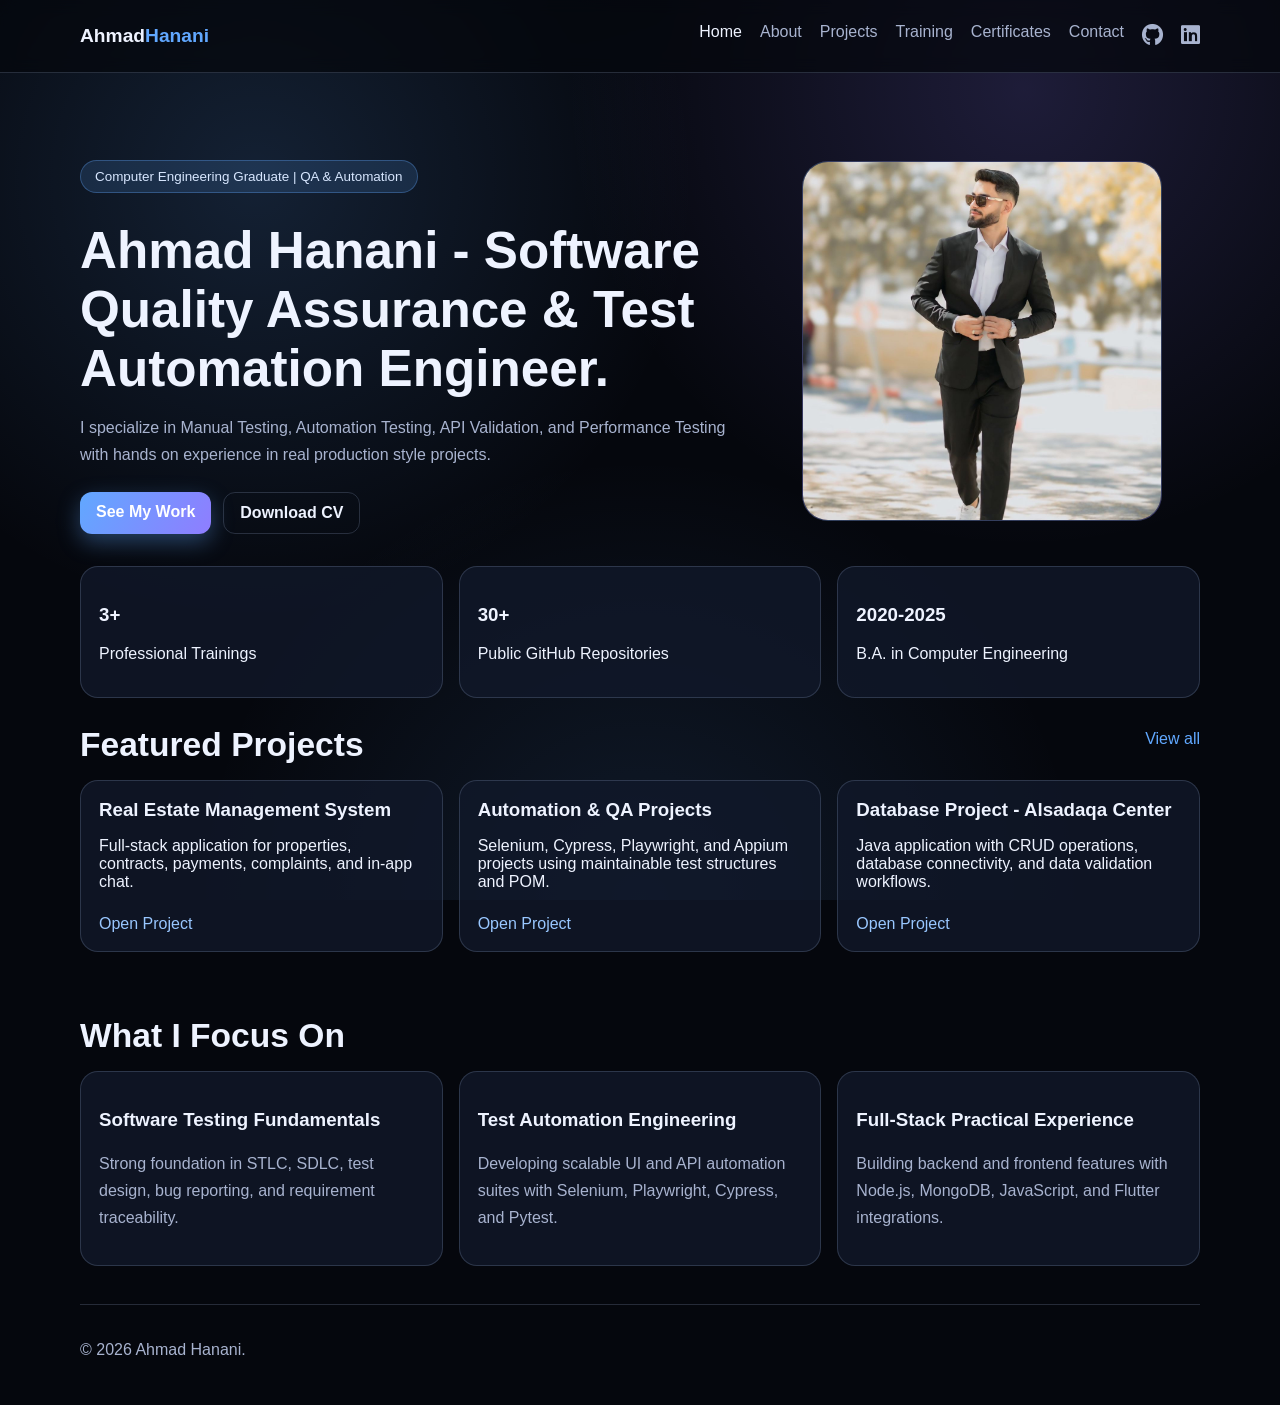
==== index.html @ b06a25ca "Fix mobile reveal and update portfolio" ====
<!DOCTYPE html>
<html lang="en">
<head>
  <meta charset="UTF-8" />
  <meta name="viewport" content="width=device-width, initial-scale=1.0" />
  <title>Ahmad Hanani | QA Engineer Portfolio</title>
  <meta name="description" content="Portfolio of Ahmad Hanani - QA Engineer, Automation Tester, and Junior Developer." />
  <link rel="stylesheet" href="style.css" />
  <link rel="stylesheet" href="https://cdnjs.cloudflare.com/ajax/libs/font-awesome/6.5.0/css/all.min.css">
</head>
<body>
  <div class="bg-animation" aria-hidden="true"></div>

  <header class="site-header">
    <nav class="nav container">
      <a class="logo" href="index.html">Ahmad<span>Hanani</span></a>
      <button class="menu-toggle" id="menuToggle" aria-label="Toggle navigation">Menu</button>
      <ul class="nav-links" id="navLinks">
  <li><a class="active" href="index.html">Home</a></li>
  <li><a href="about.html">About</a></li>
  <li><a href="projects.html">Projects</a></li>
  <li><a href="training.html">Training</a></li>
  <li><a href="certificates.html">Certificates</a></li>
  <li><a href="contact.html">Contact</a></li>

  <!-- GitHub -->
  <li>
    <a href="https://github.com/Ahmad-hanani22" target="_blank" class="nav-icon">
      <i class="fab fa-github"></i>
    </a>
  </li>

  <!-- LinkedIn -->
  <li>
    <a href="https://www.linkedin.com/" target="_blank" class="nav-icon">
      <i class="fab fa-linkedin"></i>
    </a>
  </li>
</ul>
    </nav>
  </header>

  <main>
    <section class="hero container reveal">
      <div class="hero-text">
        <p class="badge">Computer Engineering Graduate | QA & Automation</p>
        <h1>Ahmad Hanani - Software Quality Assurance & Test Automation Engineer.</h1>
        <p class="muted">
          I specialize in Manual Testing, Automation Testing, API Validation, and Performance Testing with hands on experience in real production style projects.
        </p>
        <div class="hero-actions">
          <a class="btn btn-primary" href="projects.html">See My Work</a>
          <a class="btn btn-outline" href="Ahmad hanani.docx" download>Download CV</a>
        </div>
      </div>

      <div class="hero-image">
        <img src="profile.jpg" alt="Ahmad Hanani portrait" onerror="this.style.display='none'; this.parentElement.classList.add('fallback-avatar'); this.parentElement.setAttribute('data-initials','AH');" />
      </div>
    </section>

    <section class="container stats reveal">
      <article class="card">
        <h3>3+</h3>
        <p>Professional Trainings</p>
      </article>
      <article class="card">
        <h3>30+</h3>
        <p>Public GitHub Repositories</p>
      </article>
      <article class="card">
        <h3>2020-2025</h3>
        <p>B.A. in Computer Engineering</p>
      </article>
    </section>

    <section class="container reveal">
      <div class="section-head">
        <h2>Featured Projects</h2>
        <a href="projects.html" class="text-link">View all</a>
      </div>
      <div class="grid">
        <article class="card project-card">
          <h3>Real Estate Management System</h3>
          <p>Full-stack application for properties, contracts, payments, complaints, and in-app chat.</p>
          <a href="https://github.com/Ahmad-hanani22/Software_project_GP2" target="_blank" rel="noreferrer">Open Project</a>
        </article>
        <article class="card project-card">
          <h3>Automation & QA Projects</h3>
          <p>Selenium, Cypress, Playwright, and Appium projects using maintainable test structures and POM.</p>
          <a href="https://github.com/Ahmad-hanani22/HW2_AutomationTesting" target="_blank" rel="noreferrer">Open Project</a>
        </article>
        <article class="card project-card">
          <h3>Database Project - Alsadaqa Center</h3>
          <p>Java application with CRUD operations, database connectivity, and data validation workflows.</p>
          <a href="https://github.com/Ahmad-hanani22/Database_project" target="_blank" rel="noreferrer">Open Project</a>
        </article>
      </div>
    </section>

    <section class="container reveal">
      <div class="section-head">
        <h2>What I Focus On</h2>
      </div>
      <div class="grid">
        <article class="card">
          <h3>Software Testing Fundamentals</h3>
          <p class="muted">Strong foundation in STLC, SDLC, test design, bug reporting, and requirement traceability.</p>
        </article>
        <article class="card">
          <h3>Test Automation Engineering</h3>
          <p class="muted">Developing scalable UI and API automation suites with Selenium, Playwright, Cypress, and Pytest.</p>
        </article>
        <article class="card">
          <h3>Full-Stack Practical Experience</h3>
          <p class="muted">Building backend and frontend features with Node.js, MongoDB, JavaScript, and Flutter integrations.</p>
        </article>
      </div>
    </section>
  </main>

  <footer class="footer container">
    <p>© 2026 Ahmad Hanani.</p>
  </footer>

  <script src="script.js"></script>
</body>
</html>
---- style.css ----
:root {
  --bg: #05070d;
  --bg-soft: #0c1220;
  --card: #11192b;
  --text: #eef3ff;
  --muted: #a8b3cf;
  --primary: #61a8ff;
  --primary-2: #8f7dff;
  --border: rgba(170, 190, 230, 0.2);
}

* {
  box-sizing: border-box;
}

html {
  scroll-behavior: smooth;
}

body {
  margin: 0;
  font-family: "Segoe UI", Tahoma, Geneva, Verdana, sans-serif;
  background: var(--bg);
  color: var(--text);
  min-height: 100vh;
  overflow-x: hidden;
}

.bg-animation {
  position: fixed;
  inset: 0;
  z-index: -1;
  background:
    radial-gradient(circle at 20% 20%, rgba(97, 168, 255, 0.16), transparent 35%),
    radial-gradient(circle at 80% 10%, rgba(143, 125, 255, 0.18), transparent 35%),
    radial-gradient(circle at 50% 100%, rgba(97, 168, 255, 0.12), transparent 40%),
    #05070d;
  animation: floatBg 12s ease-in-out infinite alternate;
}

@keyframes floatBg {
  from {
    transform: translateY(0) scale(1);
  }
  to {
    transform: translateY(-12px) scale(1.02);
  }
}

.container {
  width: min(1120px, 90%);
  margin: 0 auto;
}

.site-header {
  position: sticky;
  top: 0;
  z-index: 10;
  backdrop-filter: blur(8px);
  background: rgba(5, 7, 13, 0.72);
  border-bottom: 1px solid var(--border);
}

.nav {
  display: flex;
  align-items: center;
  justify-content: space-between;
  min-height: 72px;
}

.logo {
  color: var(--text);
  font-size: 1.2rem;
  font-weight: 700;
  text-decoration: none;
}

.logo span {
  color: var(--primary);
}

.nav-links {
  list-style: none;
  display: flex;
  gap: 18px;
  padding: 0;
  margin: 0;
}

.nav-links a {
  color: var(--muted);
  text-decoration: none;
  transition: color 0.25s ease;
}

.nav-links a:hover,
.nav-links a.active {
  color: var(--text);
}

.menu-toggle {
  display: none;
  background: transparent;
  border: 1px solid var(--border);
  color: var(--text);
  padding: 8px 10px;
  border-radius: 10px;
}

.hero {
  display: grid;
  grid-template-columns: 1.5fr 1fr;
  gap: 28px;
  align-items: center;
  padding: 74px 0 32px;
}

.badge {
  display: inline-block;
  background: rgba(97, 168, 255, 0.15);
  border: 1px solid rgba(97, 168, 255, 0.32);
  color: #d8e7ff;
  padding: 8px 14px;
  border-radius: 999px;
  font-size: 0.84rem;
}

h1 {
  font-size: clamp(2rem, 4.5vw, 3.2rem);
  margin: 14px 0;
}

h2 {
  font-size: clamp(1.45rem, 3vw, 2.1rem);
  margin-bottom: 16px;
}

.muted {
  color: var(--muted);
  line-height: 1.7;
}

.hero-actions {
  display: flex;
  gap: 12px;
  margin-top: 24px;
}

.btn {
  text-decoration: none;
  border-radius: 12px;
  padding: 11px 16px;
  font-weight: 600;
  transition: transform 0.24s ease, box-shadow 0.24s ease, background 0.24s ease;
}

.btn:hover {
  transform: translateY(-2px);
}

.btn-primary {
  background: linear-gradient(120deg, var(--primary), var(--primary-2));
  color: #fff;
  box-shadow: 0 8px 22px rgba(97, 168, 255, 0.35);
}

.btn-outline {
  border: 1px solid var(--border);
  color: var(--text);
}

.hero-image {
  width: min(360px, 100%);
  aspect-ratio: 1 / 1;
  border-radius: 26px;
  background: linear-gradient(140deg, #13203a, #1c1740);
  border: 1px solid var(--border);
  overflow: hidden;
  justify-self: center;
  display: grid;
  place-items: center;
}

.hero-image img {
  width: 100%;
  height: 100%;
  object-fit: cover;
  transform: translateY(-150px);
}

.hero-image.fallback-avatar::before {
  content: attr(data-initials);
  font-size: 3.2rem;
  font-weight: 800;
  color: #dce8ff;
}

.stats,
.grid {
  display: grid;
  grid-template-columns: repeat(3, minmax(0, 1fr));
  gap: 16px;
}

.grid {
  margin-bottom: 38px;
}

.section-head {
  display: flex;
  align-items: center;
  justify-content: space-between;
}

.text-link {
  color: var(--primary);
  text-decoration: none;
}

.card {
  background: rgba(17, 25, 43, 0.78);
  border: 1px solid var(--border);
  border-radius: 18px;
  padding: 18px;
  transition: transform 0.24s ease, border-color 0.24s ease;
}

.card:hover {
  transform: translateY(-5px);
  border-color: rgba(97, 168, 255, 0.45);
}

.project-card a {
  color: #99c7ff;
  text-decoration: none;
  word-break: break-word;
  display: inline-block;
  margin-top: 8px;
}

.project-card h3 {
  margin-top: 0;
  margin-bottom: 10px;
}

.content {
  padding: 46px 0 24px;
}

.tags {
  display: flex;
  flex-wrap: wrap;
  gap: 10px;
}

.tags span {
  background: rgba(97, 168, 255, 0.12);
  color: #d8e7ff;
  border: 1px solid rgba(97, 168, 255, 0.25);
  border-radius: 999px;
  padding: 8px 12px;
  font-size: 0.9rem;
}

.contact-list {
  list-style: none;
  padding: 0;
  margin: 0;
  display: grid;
  gap: 12px;
}

.contact-list a {
  color: #98c7ff;
  text-decoration: none;
}

.timeline {
  display: grid;
  gap: 14px;
}

.timeline-item h3 {
  margin: 0 0 6px;
}

.company-head {
  display: flex;
  align-items: flex-start;
  gap: 12px;
  margin-bottom: 10px;
}

.logo-sm {
  width: 42px;
  height: 42px;
  border-radius: 10px;
  object-fit: cover;
  border: 1px solid var(--border);
  background: #0a1120;
  flex-shrink: 0;
}

.timeline-item .meta {
  color: #9fb3d8;
  margin: 0 0 10px;
  font-size: 0.92rem;
}

.details-list {
  margin: 0;
  padding-left: 18px;
  display: grid;
  gap: 7px;
}

.cert-list {
  display: grid;
  grid-template-columns: repeat(2, minmax(0, 1fr));
  gap: 14px;
}

.cert-item h3 {
  margin: 0 0 8px;
}

.cert-item p {
  margin: 0;
}

.cert-preview {
  margin: 10px 0 12px;
  min-height: 180px;
  border: 1px dashed rgba(151, 181, 236, 0.5);
  border-radius: 12px;
  display: grid;
  place-items: center;
  background: rgba(10, 17, 31, 0.7);
  overflow: hidden;
  position: relative;
}
.nav-icon {
  font-size: 22px;
  color: #a8b3cf;
  transition: 0.3s;
}

.nav-icon:hover {
  color: #8f7dff;
  transform: translateY(-2px);
}

.cert-preview .placeholder-text {
  color: #89a3ce;
  font-size: 0.9rem;
  text-align: center;
  padding: 0 12px;
}

.cert-preview img {
  position: absolute;
  inset: 0;
  width: 100%;
  height: 100%;
  object-fit: cover;
}

.cert-preview.has-image .placeholder-text {
  display: none;
}

.cert-actions {
  margin-top: 25px;
  margin-bottom: 10px;
}

.cert-actions .btn {
  display: inline-block;
  padding: 14px 22px;
  font-size: 15px;
  border-radius: 12px;
  margin-bottom: 12px; 
}

.cert-note {
  font-size: 0.85rem;
  color: #9fb3d8;
  display: block;
  margin-top: 8px;
}

.footer {
  border-top: 1px solid var(--border);
  padding: 20px 0 30px;
  color: var(--muted);
}

.js .reveal {
  opacity: 0;
  transform: translateY(24px);
  transition: opacity 0.7s ease, transform 0.7s ease;
}

.js .reveal.show {
  opacity: 1;
  transform: translateY(0);
}
@media (max-width: 900px) {
  .hero {
    grid-template-columns: 1fr;
    padding-top: 40px;
  }

  .stats,
  .grid,
  .cert-list {
    grid-template-columns: 1fr;
  }

  .menu-toggle {
    display: inline-block;
  }

  .nav-links {
    display: none;
    position: absolute;
    right: 5%;
    top: 70px;
    flex-direction: column;
    width: 210px;
    background: #0c1323;
    border: 1px solid var(--border);
    padding: 12px;
    border-radius: 12px;
  }

  .nav-links.open {
    display: flex;
  }
}
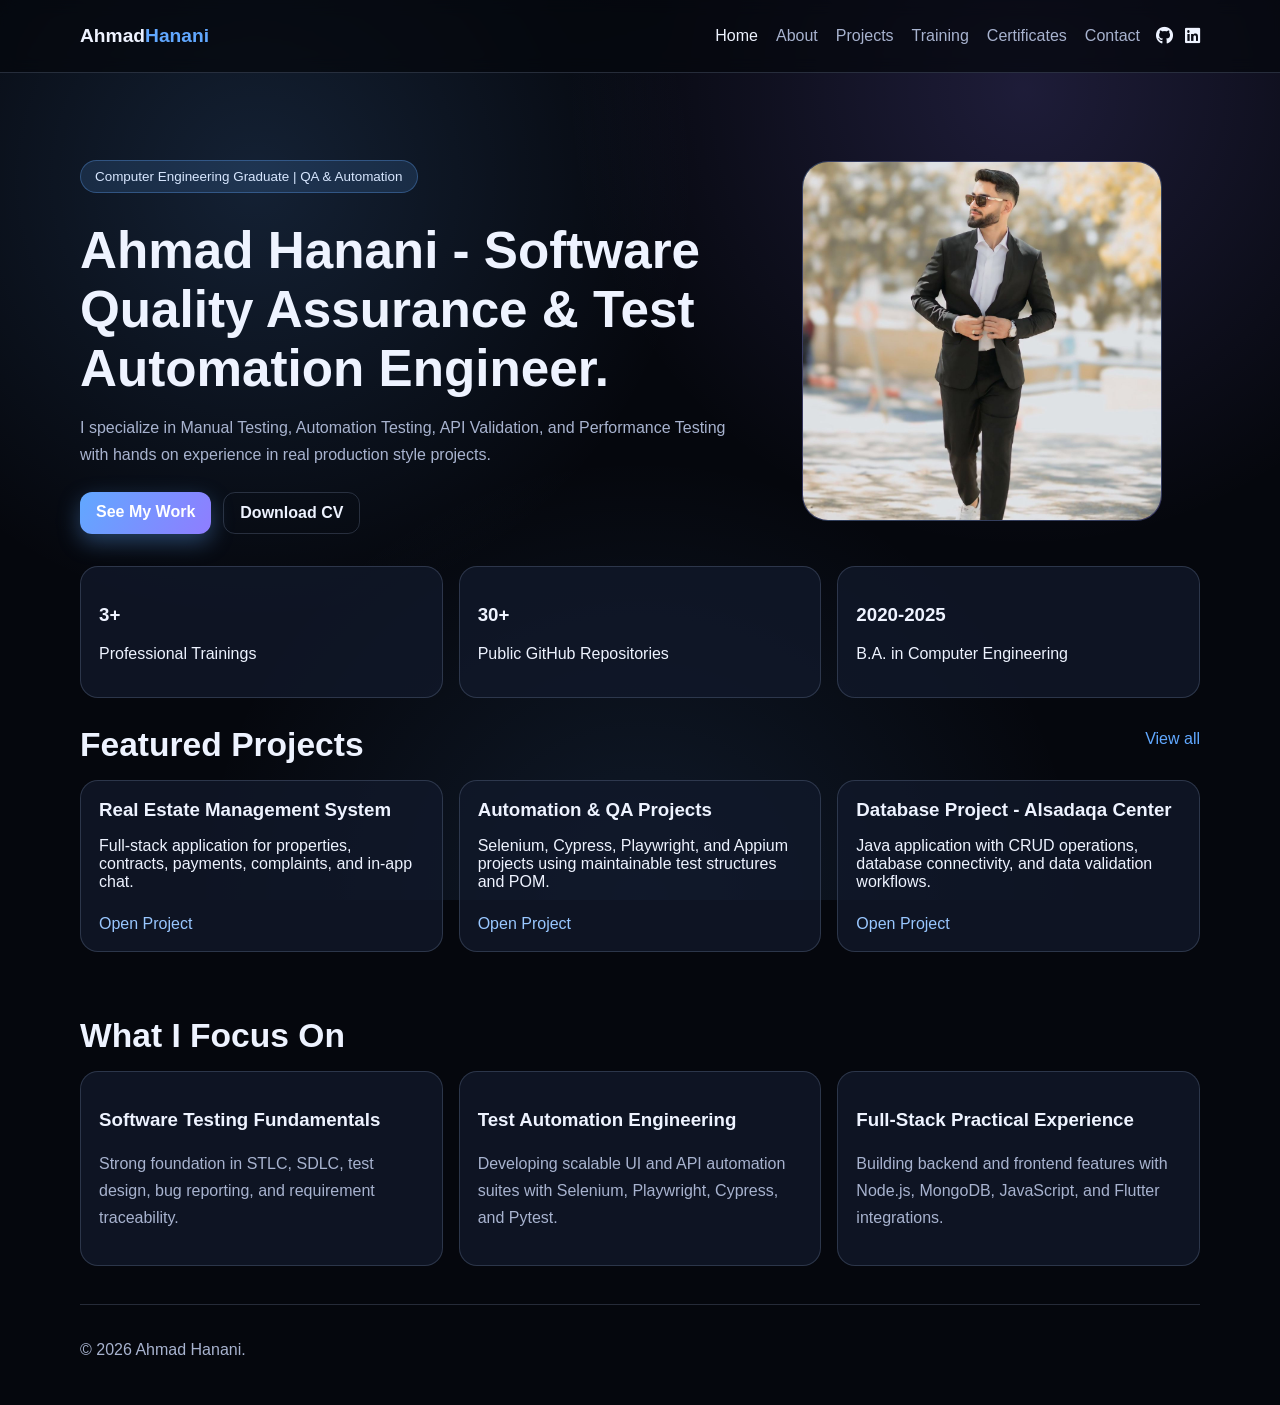
==== commit 376f4ec2: "ahmad-portfolio-cv" ====
--- a/index.html
+++ b/index.html
@@ -13,31 +13,30 @@
 
   <header class="site-header">
     <nav class="nav container">
-      <a class="logo" href="index.html">Ahmad<span>Hanani</span></a>
-      <button class="menu-toggle" id="menuToggle" aria-label="Toggle navigation">Menu</button>
-      <ul class="nav-links" id="navLinks">
-  <li><a class="active" href="index.html">Home</a></li>
-  <li><a href="about.html">About</a></li>
-  <li><a href="projects.html">Projects</a></li>
-  <li><a href="training.html">Training</a></li>
-  <li><a href="certificates.html">Certificates</a></li>
-  <li><a href="contact.html">Contact</a></li>
+  <a class="logo" href="index.html">Ahmad<span>Hanani</span></a>
 
-  <!-- GitHub -->
-  <li>
-    <a href="https://github.com/Ahmad-hanani22" target="_blank" class="nav-icon">
-      <i class="fab fa-github"></i>
-    </a>
-  </li>
+  <div class="nav-right">
+    <ul class="nav-links" id="navLinks">
+      <li><a class="active" href="index.html">Home</a></li>
+      <li><a href="about.html">About</a></li>
+      <li><a href="projects.html">Projects</a></li>
+      <li><a href="training.html">Training</a></li>
+      <li><a href="certificates.html">Certificates</a></li>
+      <li><a href="contact.html">Contact</a></li>
+    </ul>
 
-  <!-- LinkedIn -->
-  <li>
-    <a href="https://www.linkedin.com/" target="_blank" class="nav-icon">
-      <i class="fab fa-linkedin"></i>
-    </a>
-  </li>
-</ul>
-    </nav>
+    <div class="nav-social">
+      <a href="https://github.com/Ahmad-hanani22" target="_blank" rel="noreferrer" aria-label="GitHub">
+        <i class="fab fa-github"></i>
+      </a>
+      <a href="https://www.linkedin.com/in/ahmad-hanani-aa2897350?utm_source=share_via&utm_content=profile&utm_medium=member_ios" target="_blank" rel="noreferrer" aria-label="LinkedIn">
+        <i class="fab fa-linkedin"></i>
+      </a>
+    </div>
+
+    <button class="menu-toggle" id="menuToggle" aria-label="Toggle navigation">Menu</button>
+  </div>
+</nav>
   </header>
 
   <main>
--- a/style.css
+++ b/style.css
@@ -374,51 +374,43 @@
   margin-bottom: 10px;
 }
 
-.cert-actions .btn {
-  display: inline-block;
-  padding: 14px 22px;
-  font-size: 15px;
-  border-radius: 12px;
-  margin-bottom: 12px; 
-}
-
-.cert-note {
-  font-size: 0.85rem;
-  color: #9fb3d8;
-  display: block;
-  margin-top: 8px;
-}
-
-.footer {
-  border-top: 1px solid var(--border);
-  padding: 20px 0 30px;
-  color: var(--muted);
-}
-
-.js .reveal {
-  opacity: 0;
-  transform: translateY(24px);
-  transition: opacity 0.7s ease, transform 0.7s ease;
-}
-
-.js .reveal.show {
-  opacity: 1;
-  transform: translateY(0);
-}
+
+.nav-right {
+  display: flex;
+  align-items: center;
+  gap: 16px;
+}
+
+.nav-social {
+  display: flex;
+  align-items: center;
+  gap: 12px;
+}
+
+.nav-social a {
+  color: var(--text);
+  text-decoration: none;
+  font-size: 1.1rem;
+  transition: color 0.25s ease, transform 0.25s ease;
+}
+
+.nav-social a:hover {
+  color: var(--primary);
+  transform: translateY(-2px);
+}
+
 @media (max-width: 900px) {
-  .hero {
-    grid-template-columns: 1fr;
-    padding-top: 40px;
-  }
-
-  .stats,
-  .grid,
-  .cert-list {
-    grid-template-columns: 1fr;
-  }
-
-  .menu-toggle {
-    display: inline-block;
+  .nav-right {
+    gap: 10px;
+  }
+
+  .nav-social {
+    display: flex;
+    gap: 10px;
+  }
+
+  .nav-social a {
+    font-size: 1rem;
   }
 
   .nav-links {
@@ -437,4 +429,69 @@
   .nav-links.open {
     display: flex;
   }
+}
+
+.cert-actions .btn {
+  display: inline-block;
+  padding: 14px 22px;
+  font-size: 15px;
+  border-radius: 12px;
+  margin-bottom: 12px; 
+}
+
+.cert-note {
+  font-size: 0.85rem;
+  color: #9fb3d8;
+  display: block;
+  margin-top: 8px;
+}
+
+.footer {
+  border-top: 1px solid var(--border);
+  padding: 20px 0 30px;
+  color: var(--muted);
+}
+
+.js .reveal {
+  opacity: 0;
+  transform: translateY(24px);
+  transition: opacity 0.7s ease, transform 0.7s ease;
+}
+
+.js .reveal.show {
+  opacity: 1;
+  transform: translateY(0);
+}
+@media (max-width: 900px) {
+  .hero {
+    grid-template-columns: 1fr;
+    padding-top: 40px;
+  }
+
+  .stats,
+  .grid,
+  .cert-list {
+    grid-template-columns: 1fr;
+  }
+
+  .menu-toggle {
+    display: inline-block;
+  }
+
+  .nav-links {
+    display: none;
+    position: absolute;
+    right: 5%;
+    top: 70px;
+    flex-direction: column;
+    width: 210px;
+    background: #0c1323;
+    border: 1px solid var(--border);
+    padding: 12px;
+    border-radius: 12px;
+  }
+
+  .nav-links.open {
+    display: flex;
+  }
 }
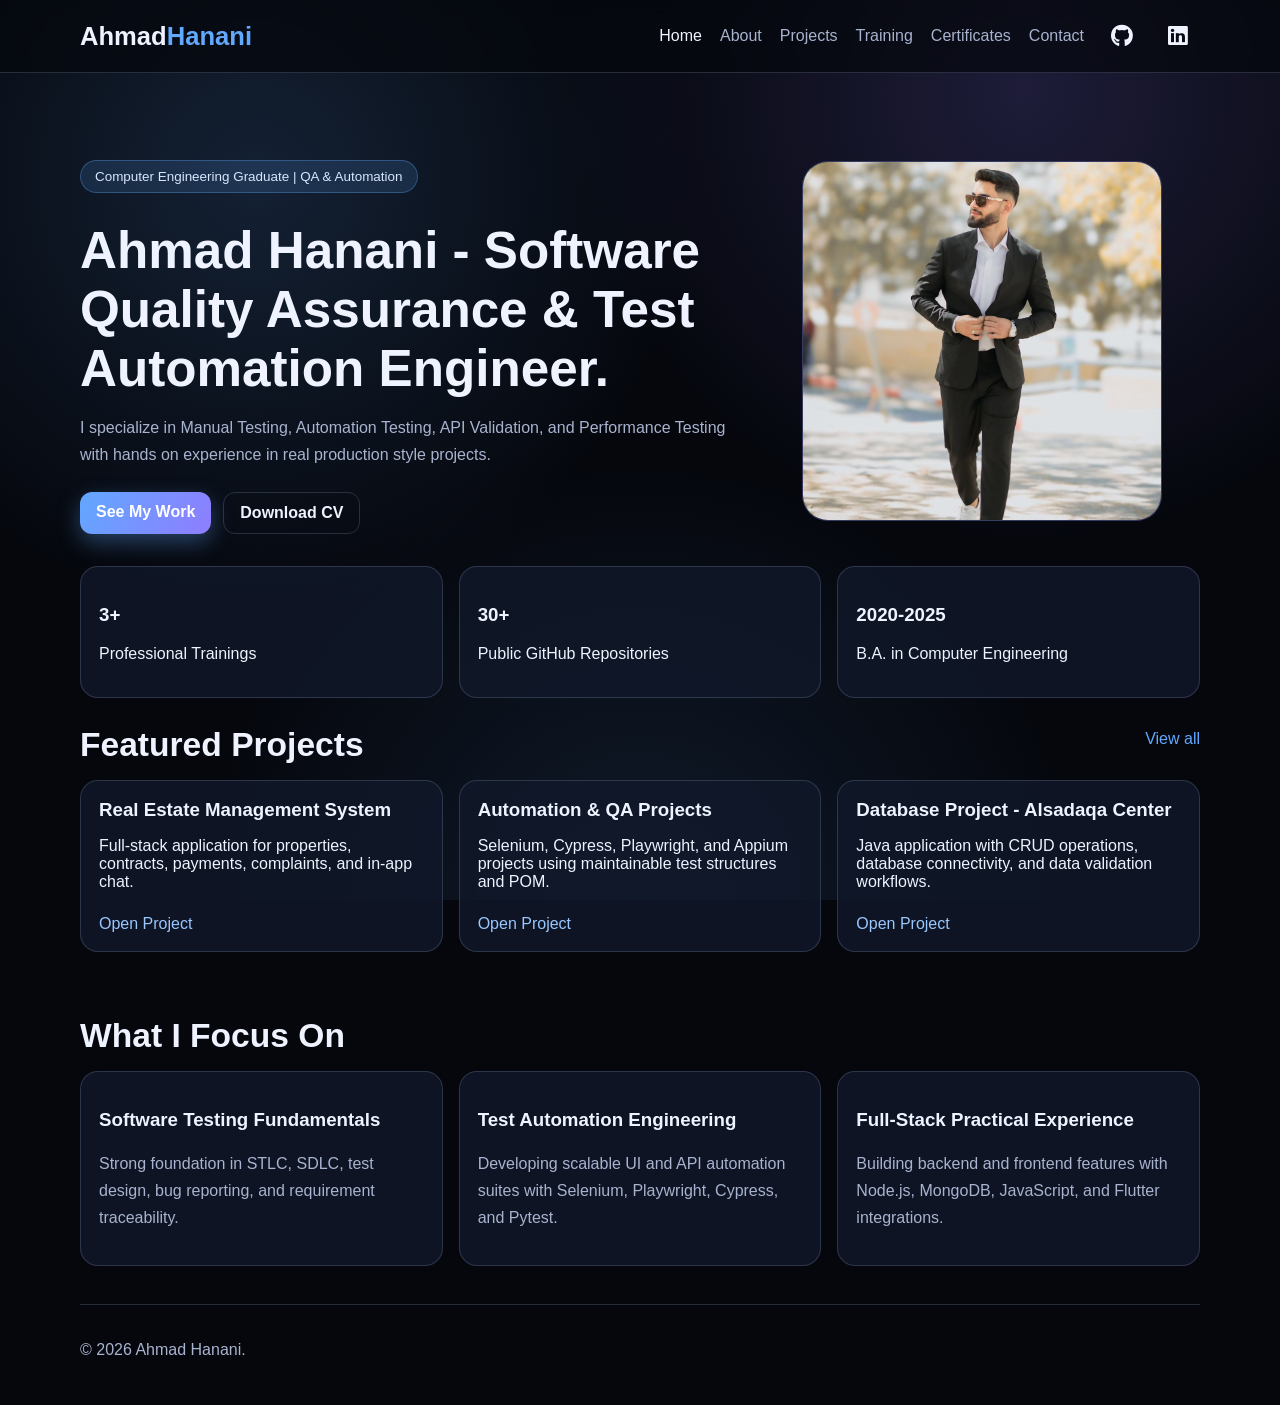
==== commit a08ae0ab: "Update CV" ====
--- a/index.html
+++ b/index.html
@@ -49,7 +49,7 @@
         </p>
         <div class="hero-actions">
           <a class="btn btn-primary" href="projects.html">See My Work</a>
-          <a class="btn btn-outline" href="Ahmad hanani.docx" download>Download CV</a>
+          <a class="btn btn-outline" href="Ahmad hanani_CV.pdf" download>Download CV</a>
         </div>
       </div>
 
--- a/style.css
+++ b/style.css
@@ -70,7 +70,7 @@
 
 .logo {
   color: var(--text);
-  font-size: 1.2rem;
+  font-size: clamp(1.25rem, 2.6vw, 1.6rem);
   font-weight: 700;
   text-decoration: none;
 }
@@ -390,13 +390,44 @@
 .nav-social a {
   color: var(--text);
   text-decoration: none;
-  font-size: 1.1rem;
-  transition: color 0.25s ease, transform 0.25s ease;
+  font-size: 1.4rem; /* larger, consistent icon size */
+  display: inline-flex;
+  align-items: center;
+  justify-content: center;
+  width: 44px;
+  height: 44px;
+  border-radius: 8px;
+  transition: color 0.25s ease, transform 0.25s ease, background 0.25s ease;
+}
+
+.nav-social a i {
+  font-size: 1.4rem; /* ensure the <i> icon matches container size */
+  line-height: 1;
 }
 
 .nav-social a:hover {
   color: var(--primary);
+  background: rgba(97, 168, 255, 0.08);
   transform: translateY(-2px);
+}
+
+/* Responsive: larger social icons and menu button on small screens */
+@media (max-width: 600px) {
+  .nav-social a {
+    font-size: 1.9rem;
+    width: 44px;
+    height: 44px;
+    border-radius: 8px;
+  }
+  .nav-social a i {
+    font-size: 1.9rem;
+  }
+  .menu-toggle {
+    display: inline-block;
+    padding: 8px 12px;
+    font-size: 0.95rem;
+    border-radius: 10px;
+  }
 }
 
 @media (max-width: 900px) {
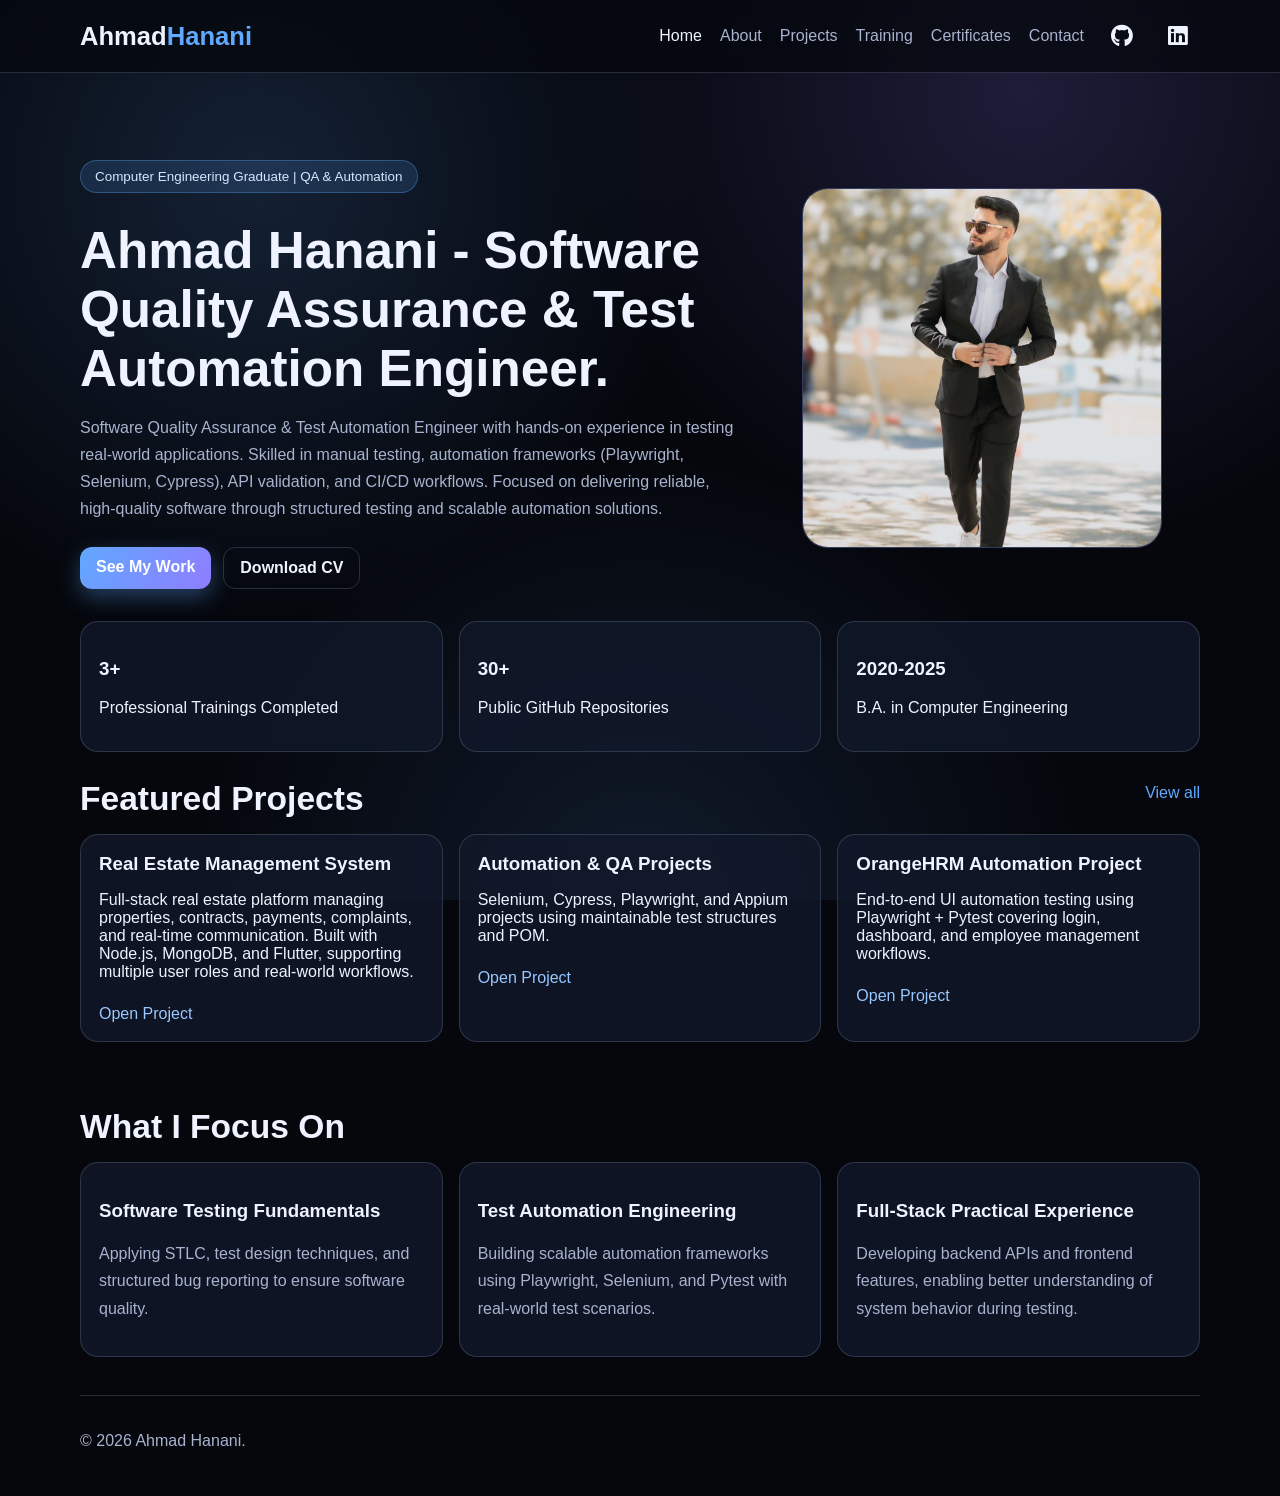
==== commit bf256db8: "update cv" ====
--- a/index.html
+++ b/index.html
@@ -45,11 +45,15 @@
         <p class="badge">Computer Engineering Graduate | QA & Automation</p>
         <h1>Ahmad Hanani - Software Quality Assurance & Test Automation Engineer.</h1>
         <p class="muted">
-          I specialize in Manual Testing, Automation Testing, API Validation, and Performance Testing with hands on experience in real production style projects.
+          Software Quality Assurance & Test Automation Engineer with hands-on experience in testing real-world applications.
+
+          Skilled in manual testing, automation frameworks (Playwright, Selenium, Cypress), API validation, and CI/CD workflows.
+
+          Focused on delivering reliable, high-quality software through structured testing and scalable automation solutions.
         </p>
         <div class="hero-actions">
           <a class="btn btn-primary" href="projects.html">See My Work</a>
-          <a class="btn btn-outline" href="Ahmad hanani_CV.pdf" download>Download CV</a>
+          <a class="btn btn-outline" href="Ahmad_hanani_CV.pdf" download>Download CV</a>
         </div>
       </div>
 
@@ -61,7 +65,7 @@
     <section class="container stats reveal">
       <article class="card">
         <h3>3+</h3>
-        <p>Professional Trainings</p>
+        <p>Professional Trainings Completed</p>
       </article>
       <article class="card">
         <h3>30+</h3>
@@ -81,7 +85,9 @@
       <div class="grid">
         <article class="card project-card">
           <h3>Real Estate Management System</h3>
-          <p>Full-stack application for properties, contracts, payments, complaints, and in-app chat.</p>
+          <p>Full-stack real estate platform managing properties, contracts, payments, complaints, and real-time communication.
+
+Built with Node.js, MongoDB, and Flutter, supporting multiple user roles and real-world workflows.</p>
           <a href="https://github.com/Ahmad-hanani22/Software_project_GP2" target="_blank" rel="noreferrer">Open Project</a>
         </article>
         <article class="card project-card">
@@ -90,9 +96,9 @@
           <a href="https://github.com/Ahmad-hanani22/HW2_AutomationTesting" target="_blank" rel="noreferrer">Open Project</a>
         </article>
         <article class="card project-card">
-          <h3>Database Project - Alsadaqa Center</h3>
-          <p>Java application with CRUD operations, database connectivity, and data validation workflows.</p>
-          <a href="https://github.com/Ahmad-hanani22/Database_project" target="_blank" rel="noreferrer">Open Project</a>
+          <h3>OrangeHRM Automation Project</h3>
+          <p>End-to-end UI automation testing using Playwright + Pytest covering login, dashboard, and employee management workflows.</p>
+          <a href="https://github.com/Ahmad-hanani22/orange-hrm-playwright" target="_blank" rel="noreferrer">Open Project</a>
         </article>
       </div>
     </section>
@@ -104,15 +110,15 @@
       <div class="grid">
         <article class="card">
           <h3>Software Testing Fundamentals</h3>
-          <p class="muted">Strong foundation in STLC, SDLC, test design, bug reporting, and requirement traceability.</p>
+          <p class="muted">Applying STLC, test design techniques, and structured bug reporting to ensure software quality.</p>
         </article>
         <article class="card">
           <h3>Test Automation Engineering</h3>
-          <p class="muted">Developing scalable UI and API automation suites with Selenium, Playwright, Cypress, and Pytest.</p>
+          <p class="muted">Building scalable automation frameworks using Playwright, Selenium, and Pytest with real-world test scenarios.</p>
         </article>
         <article class="card">
           <h3>Full-Stack Practical Experience</h3>
-          <p class="muted">Building backend and frontend features with Node.js, MongoDB, JavaScript, and Flutter integrations.</p>
+          <p class="muted">Developing backend APIs and frontend features, enabling better understanding of system behavior during testing.</p>
         </article>
       </div>
     </section>
